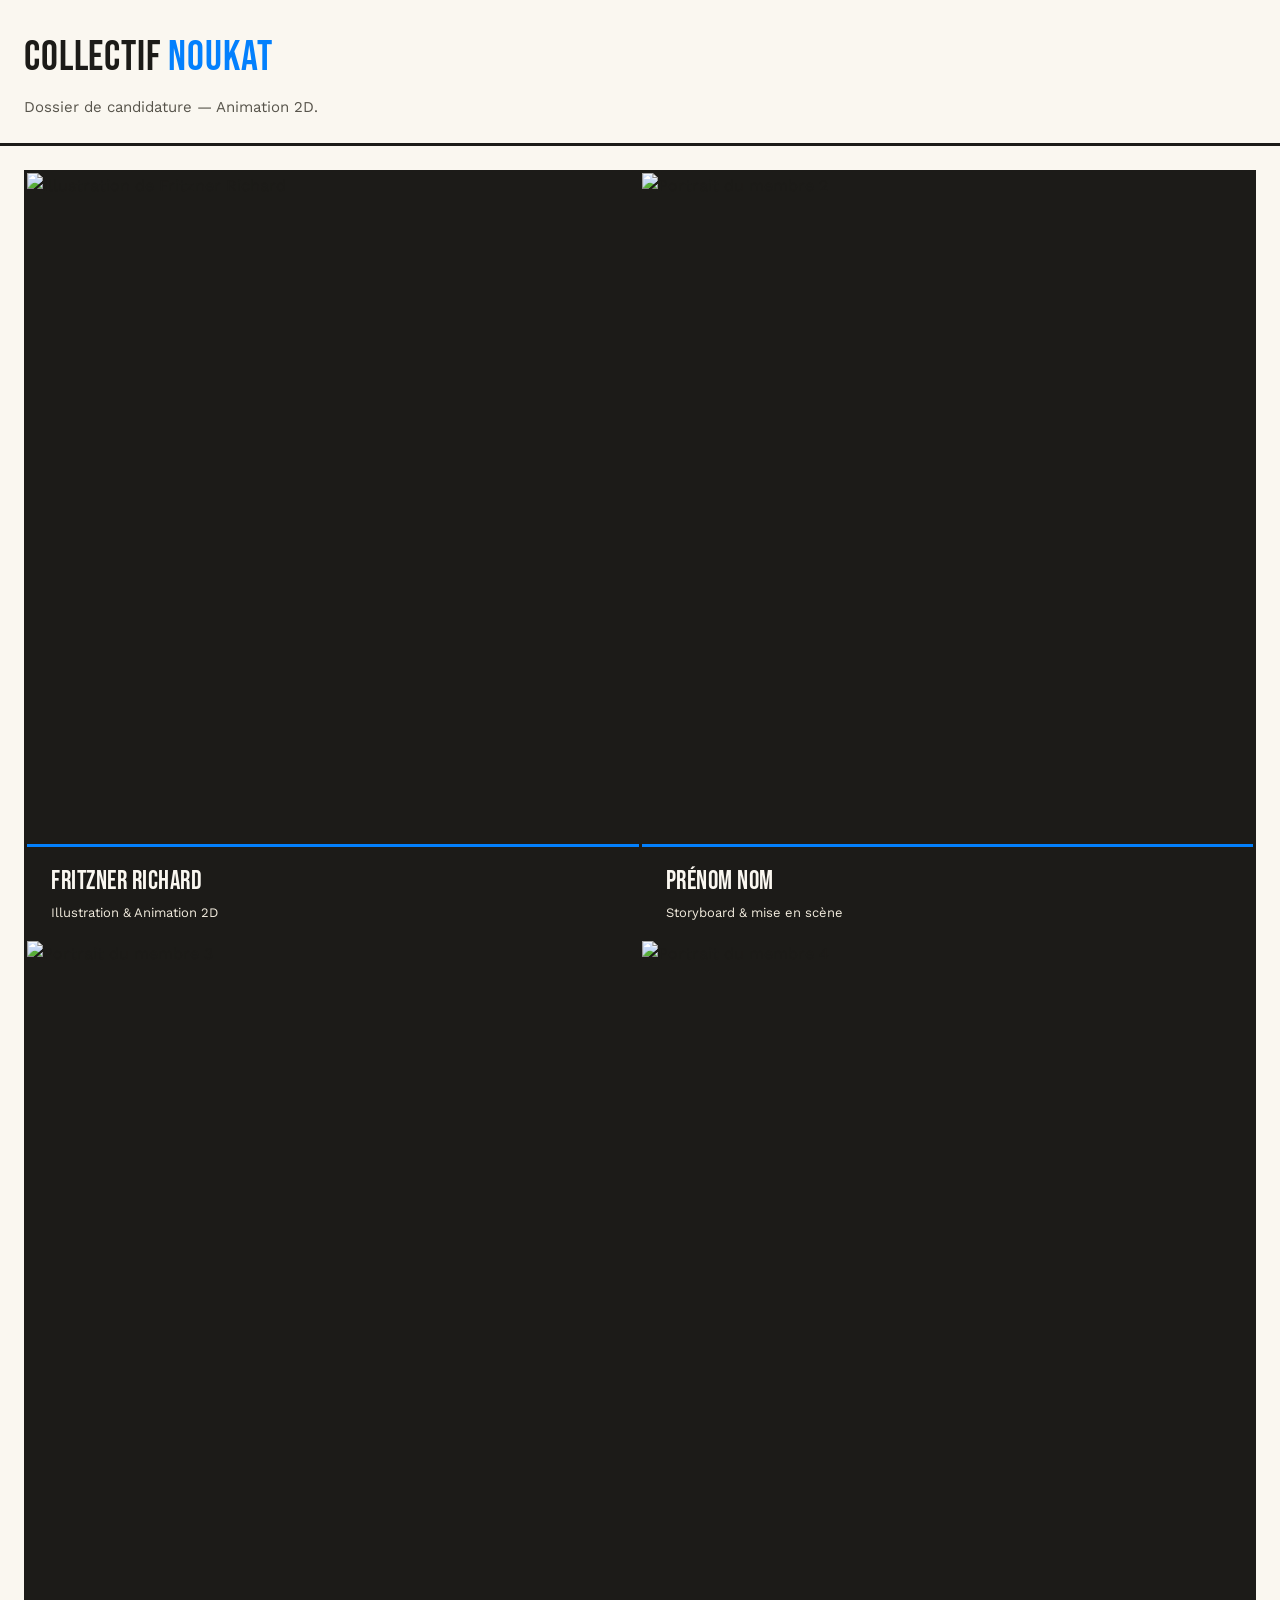
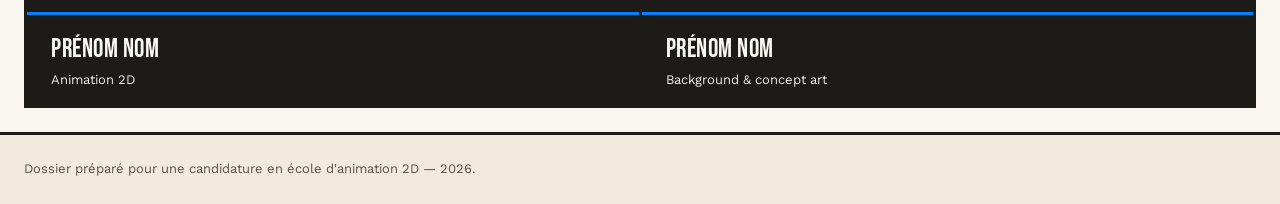
==== index.html @ a0f4125f "Add files via upload" ====
<!DOCTYPE html>
<html lang="fr">
<head>
  <meta charset="UTF-8">
  <meta name="viewport" content="width=device-width, initial-scale=1.0">
  <title>Collectif Noukat — Dossier de candidature</title>
  <link rel="preconnect" href="https://fonts.googleapis.com">
  <link href="https://fonts.googleapis.com/css2?family=Bebas+Neue&family=Work+Sans:wght@400;600&display=swap" rel="stylesheet">
  <link rel="stylesheet" href="css/style.css">
</head>
<body>

  <!-- ======================================================
       EN-TÊTE
       MODIFIE ICI : le nom de votre collectif / projet et
       la phrase d'intro (ex : nom de l'école visée).
       ====================================================== -->
  <header class="site-header">
    <p class="brand">Collectif <span>Noukat</span></p>
    <p class="tagline">
      Dossier de candidature — Animation 2D.
    </p>
  </header>

  <!-- ======================================================
       GRILLE DES 4 MEMBRES
       MODIFIE ICI pour chaque carte :
       - le chemin de l'image (images/team/...)
       - le nom
       - le rôle / spécialité
       - le lien vers la page de profil (href)
       ====================================================== -->
  <main>
    <div class="team-grid">

      <a class="team-card" href="equipe-1.html">
        <img src="/images/my-illustration/illustration_1_generation.webp" alt="Illustration de Fritzner Richard">
        <div class="caption">
          <p class="name">Fritzner Richard</p>
          <p class="role">Illustration &amp; Animation 2D</p>
        </div>
      </a>

      <a class="team-card" href="equipe-2.html">
        <img src="images/team/membre-2.jpg" alt="Portrait du membre 2">
        <div class="caption">
          <p class="name">Prénom Nom</p>
          <p class="role">Storyboard &amp; mise en scène</p>
        </div>
      </a>

      <a class="team-card" href="equipe-3.html">
        <img src="images/team/membre-3.jpg" alt="Portrait du membre 3">
        <div class="caption">
          <p class="name">Prénom Nom</p>
          <p class="role">Animation 2D</p>
        </div>
      </a>

      <a class="team-card" href="equipe-4.html">
        <img src="images/team/membre-4.jpg" alt="Portrait du membre 4">
        <div class="caption">
          <p class="name">Prénom Nom</p>
          <p class="role">Background &amp; concept art</p>
        </div>
      </a>

    </div>
  </main>

  <footer class="site-footer">
    <p>Dossier préparé pour une candidature en école d'animation 2D — 2026.</p>
  </footer>

</body>
</html>
---- css/style.css ----
/* =========================================================
   DESIGN TOKENS
   Toutes les couleurs et polices du site sont définies ici,
   une seule fois. Si tu veux changer une couleur, tu la
   changes ici et elle change partout sur le site.
   ========================================================= */
:root {
  --paper: #faf7f0;      /* fond principal, couleur "papier" */
  --paper-soft: #f1ebdd; /* fond légèrement plus foncé (footer, cartes) */
  --ink: #1c1b18;        /* texte principal, presque noir */
  --ink-soft: #57544b;   /* texte secondaire, gris chaud */
  --accent: #0380fd;     /* rouge encre, LA seule couleur vive du site */
  --line: #1c1b18;       /* bordures "trait d'encrage" */

  --font-display: "Bebas Neue", "Archivo Black", sans-serif;
  --font-body: "Work Sans", -apple-system, sans-serif;

  --gutter: clamp(1.2rem, 3vw, 2.4rem); /* espace qui s'adapte à l'écran */
}

/* =========================================================
   RESET DE BASE
   ========================================================= */
* {
  margin: 0;
  padding: 0;
  box-sizing: border-box;
}

html {
  font-size: 62.5%; /* 1rem = 10px, plus facile à calculer */
}

body {
  background: var(--paper);
  color: var(--ink);
  font-family: var(--font-body);
  font-size: 1.6rem;
  line-height: 1.6;
}

a {
  color: inherit;
  text-decoration: none;
}

img {
  display: block;
  max-width: 100%;
  height: auto;
}

/* =========================================================
   EN-TÊTE
   ========================================================= */
.site-header {
  padding: var(--gutter);
  border-bottom: 3px solid var(--line);
}

.site-header .brand {
  font-family: var(--font-display);
  font-size: clamp(2.6rem, 6vw, 4.2rem);
  letter-spacing: 0.02em;
}

.site-header .brand span {
  color: var(--accent);
}

.site-header .tagline {
  color: var(--ink-soft);
  font-size: 1.5rem;
  max-width: 60ch;
  margin-top: 0.4rem;
}

/* =========================================================
   PAGE D'ACCUEIL — grille "planche de BD" avec les 4 membres
   ========================================================= */
.team-grid {
  display: grid;
  grid-template-columns: repeat(2, 1fr);
  gap: 3px; /* le gap fin + le fond noir dessous créent l'effet "gouttière d'encrage" */
  background: var(--line);
  border: 3px solid var(--line);
  margin: var(--gutter);
}

.team-card {
  position: relative;
  aspect-ratio: 4 / 5;
  overflow: hidden;
  background: var(--ink);
}

.team-card img {
  width: 100%;
  height: 100%;
  object-fit: cover;
  transition: transform 0.4s ease;
}

.team-card:hover img {
  transform: scale(1.05);
}

.team-card .caption {
  position: absolute;
  left: 0;
  right: 0;
  bottom: 0;
  background: var(--ink);
  color: var(--paper);
  padding: 1.4rem var(--gutter);
  border-top: 3px solid var(--accent);
}

.team-card .caption .name {
  font-family: var(--font-display);
  font-size: clamp(1.8rem, 3vw, 2.6rem);
  letter-spacing: 0.02em;
}

.team-card .caption .role {
  color: var(--paper-soft);
  font-size: 1.3rem;
}

/* =========================================================
   PAGE PROFIL — bio + galerie de travaux
   ========================================================= */
.back-link {
  display: inline-block;
  margin: var(--gutter);
  font-size: 1.4rem;
  color: var(--ink-soft);
  border-bottom: 1px solid var(--ink-soft);
}

.back-link:hover {
  color: var(--accent);
  border-color: var(--accent);
}

.profile-hero {
  display: grid;
  grid-template-columns: 0.5fr;
  gap: var(--gutter);
  padding: 0 var(--gutter) var(--gutter);
  border-bottom: 3px solid var(--line);
}

.profile-hero .portrait {
  aspect-ratio: 1 / 1;
  border: 3px solid var(--line);
  overflow: hidden;
}

.profile-hero .portrait img {
  width: 100%;
  height: 100%;
  object-fit: cover;
}

.profile-hero .intro h1 {
  font-family: var(--font-display);
  font-size: clamp(3rem, 7vw, 5.4rem);
  line-height: 0.95;
}

.profile-hero .intro .role {
  color: var(--accent);
  font-size: 1.6rem;
  margin: 0.6rem 0 1.6rem;
}

.profile-hero .intro p {
  max-width: 62ch;
  color: var(--ink-soft);
}

.profile-hero .intro p + p {
  margin-top: 1rem;
}

.skills {
  display: flex;
  flex-wrap: wrap;
  gap: 0.8rem;
  margin-top: 1.6rem;
}

.skills li {
  list-style: none;
  border: 1px solid var(--ink);
  padding: 0.4rem 1rem;
  font-size: 1.3rem;
}

.work-gallery {
  padding: var(--gutter);
}

.work-gallery h2 {
  font-family: var(--font-display);
  font-size: clamp(2rem, 4vw, 2.8rem);
  margin-bottom: 1.6rem;
}

.work-grid {
  display: grid;
  grid-template-columns: repeat(3, 1fr);
  gap: var(--gutter);
}

.work-grid figure {
  border: 2px solid var(--line);
}

.work-grid figcaption {
  padding: 0.8rem 1rem;
  font-size: 1.3rem;
  color: var(--ink-soft);
  border-top: 2px solid var(--line);
}

/* =========================================================
   PIED DE PAGE
   ========================================================= */
.site-footer {
  padding: var(--gutter);
  background: var(--paper-soft);
  border-top: 3px solid var(--line);
  font-size: 1.3rem;
  color: var(--ink-soft);
}

/* =========================================================
   RESPONSIVE — c'est ici que le site s'adapte au mobile
   ========================================================= */

/* Tablette : la galerie de travaux passe à 2 colonnes */
@media (max-width: 900px) {
  .work-grid {
    grid-template-columns: repeat(2, 1fr);
  }

  .profile-hero {
    grid-template-columns: 220px 1fr;
    align-items: start;
  }
}

/* Mobile : tout passe en une seule colonne */
@media (max-width: 640px) {
  .team-grid {
    grid-template-columns: 1fr; /* la grille 2x2 devient 1 colonne */
  }

  .team-card {
    aspect-ratio: 4 / 3;
  }

  .profile-hero {
    grid-template-columns: 1fr;
  }

  .work-grid {
    grid-template-columns: 1fr;
  }
}
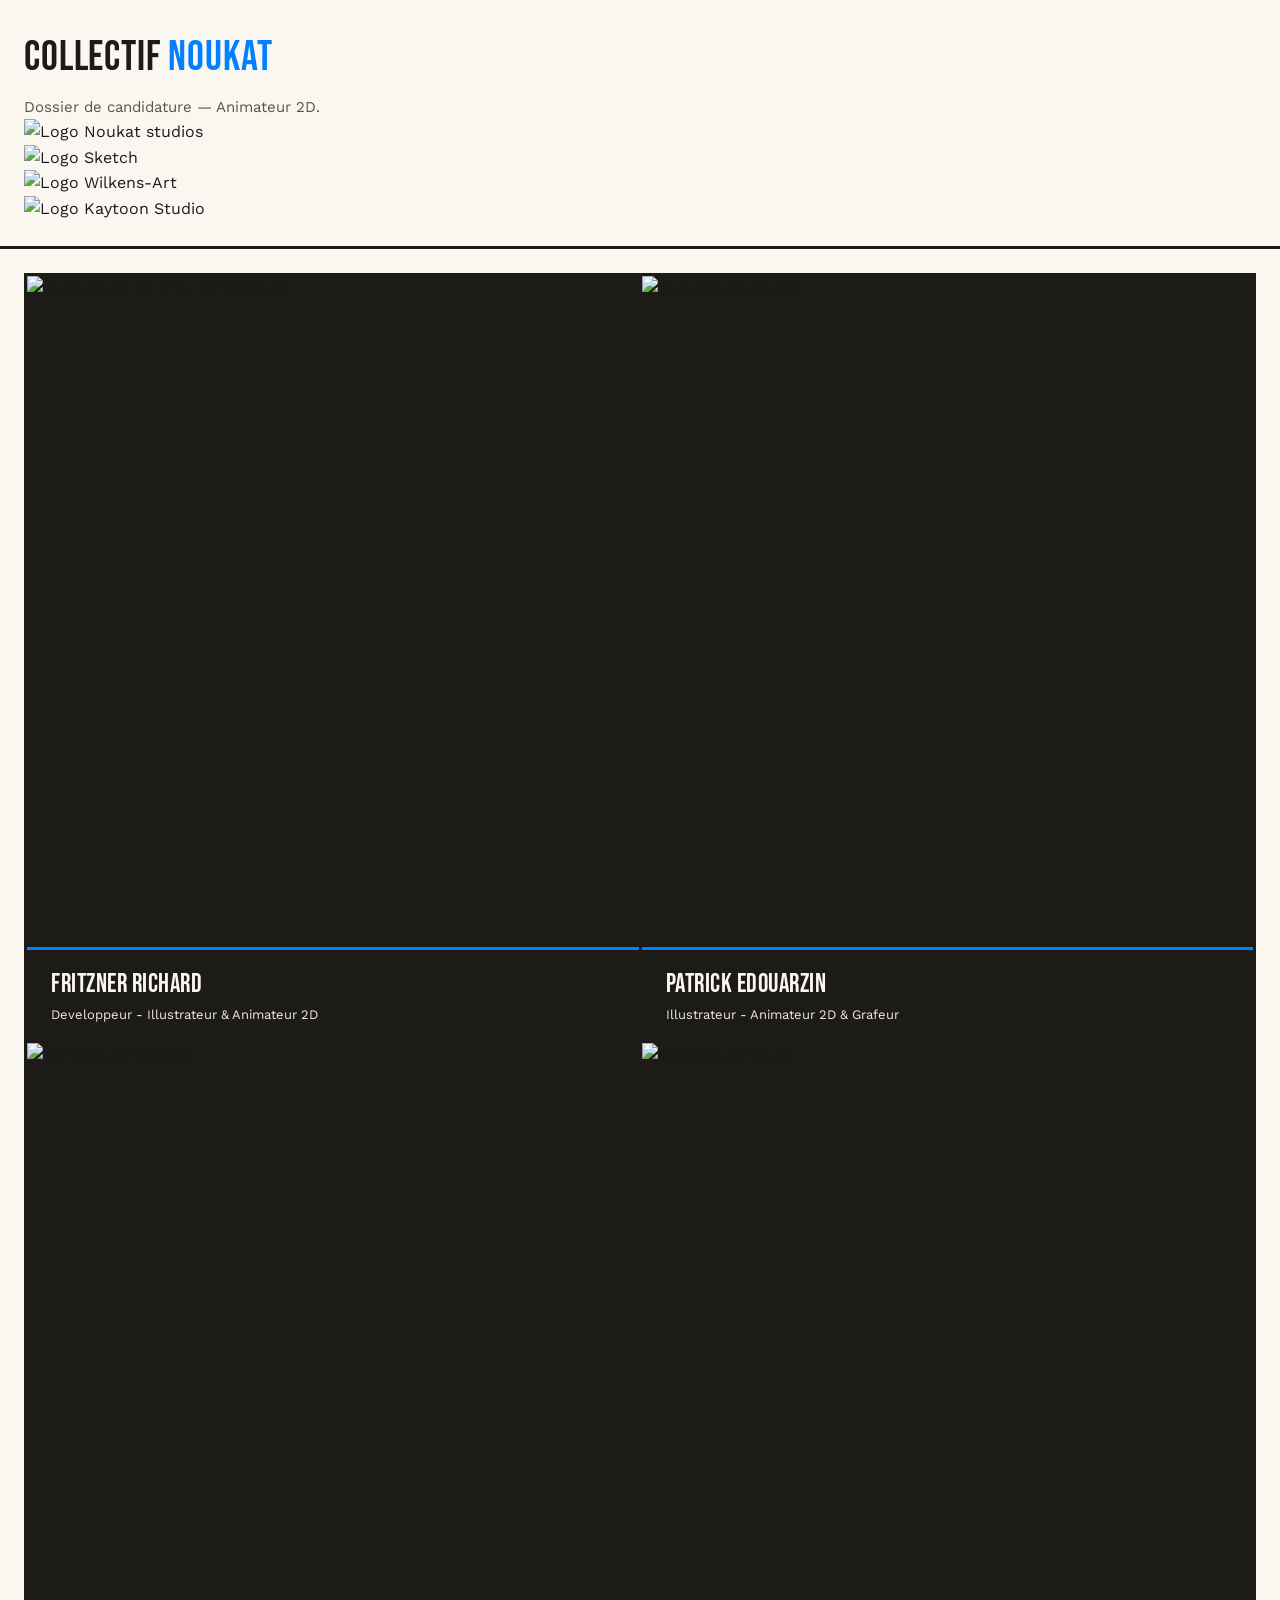
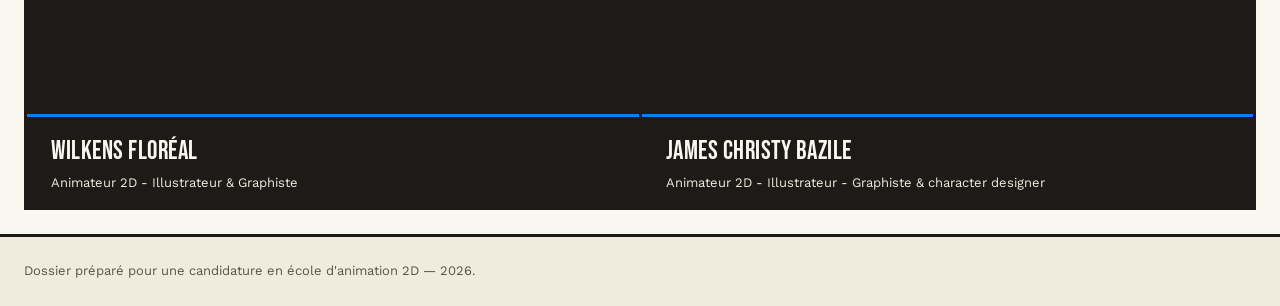
==== commit 7fcb7407: "Update index.html" ====
--- a/index.html
+++ b/index.html
@@ -15,12 +15,27 @@
        MODIFIE ICI : le nom de votre collectif / projet et
        la phrase d'intro (ex : nom de l'école visée).
        ====================================================== -->
-  <header class="site-header">
-    <p class="brand">Collectif <span>Noukat</span></p>
-    <p class="tagline">
-      Dossier de candidature — Animation 2D.
-    </p>
-  </header>
+       <header class="site-header">
+        <div class="brand-block">
+          <p class="brand">Collectif <span>Noukat</span></p>
+          <p class="tagline">Dossier de candidature — Animateur 2D.</p>
+        </div>
+      
+        <nav class="logo-nav-right">
+          <a href="equipe-1.html">
+            <img src="images/logo/Masque visionnaire Noukat studios-01.svg" alt="Logo Noukat studios">
+          </a>
+          <a href="equipe-2.html">
+            <img src="images/logo/SKETCH LOGO OFFICIEL copy.png" alt="Logo Sketch">
+          </a>
+          <a href="equipe-3.html">
+            <img src="images/logo/logo-W copy.png" alt="Logo Wilkens-Art">
+          </a>
+          <a href="equipe-4.html">
+            <img src="images/logo/03 - Vertical Black.png" alt="Logo Kaytoon Studio">
+          </a>
+        </nav>
+      </header>
 
   <!-- ======================================================
        GRILLE DES 4 MEMBRES
@@ -34,34 +49,34 @@
     <div class="team-grid">
 
       <a class="team-card" href="equipe-1.html">
-        <img src="/images/my-illustration/illustration_1_generation.webp" alt="Illustration de Fritzner Richard">
+        <img src="images/me.webp" alt="Illustration de Fritzner Richard">
         <div class="caption">
           <p class="name">Fritzner Richard</p>
-          <p class="role">Illustration &amp; Animation 2D</p>
+          <p class="role">Developpeur - Illustrateur &amp; Animateur 2D</p>
         </div>
       </a>
 
       <a class="team-card" href="equipe-2.html">
-        <img src="images/team/membre-2.jpg" alt="Portrait du membre 2">
+        <img src="images/patrick.webp" alt="Portrait de patrick">
         <div class="caption">
-          <p class="name">Prénom Nom</p>
-          <p class="role">Storyboard &amp; mise en scène</p>
+          <p class="name">patrick Edouarzin</p>
+          <p class="role">Illustrateur - Animateur 2D &amp; Grafeur</p>
         </div>
       </a>
 
       <a class="team-card" href="equipe-3.html">
-        <img src="images/team/membre-3.jpg" alt="Portrait du membre 3">
+        <img src="images/Wilkens.webp" alt="Portrait de Wilkens">
         <div class="caption">
-          <p class="name">Prénom Nom</p>
-          <p class="role">Animation 2D</p>
+          <p class="name">Wilkens Floréal</p>
+          <p class="role">Animateur 2D - Illustrateur &amp; Graphiste</p>
         </div>
       </a>
 
       <a class="team-card" href="equipe-4.html">
-        <img src="images/team/membre-4.jpg" alt="Portrait du membre 4">
+        <img src="images/Bazile.webp" alt="Portrait de Bazile">
         <div class="caption">
-          <p class="name">Prénom Nom</p>
-          <p class="role">Background &amp; concept art</p>
+          <p class="name">James Christy Bazile</p>
+          <p class="role">Animateur 2D - Illustrateur - Graphiste &amp; character designer</p>
         </div>
       </a>
 
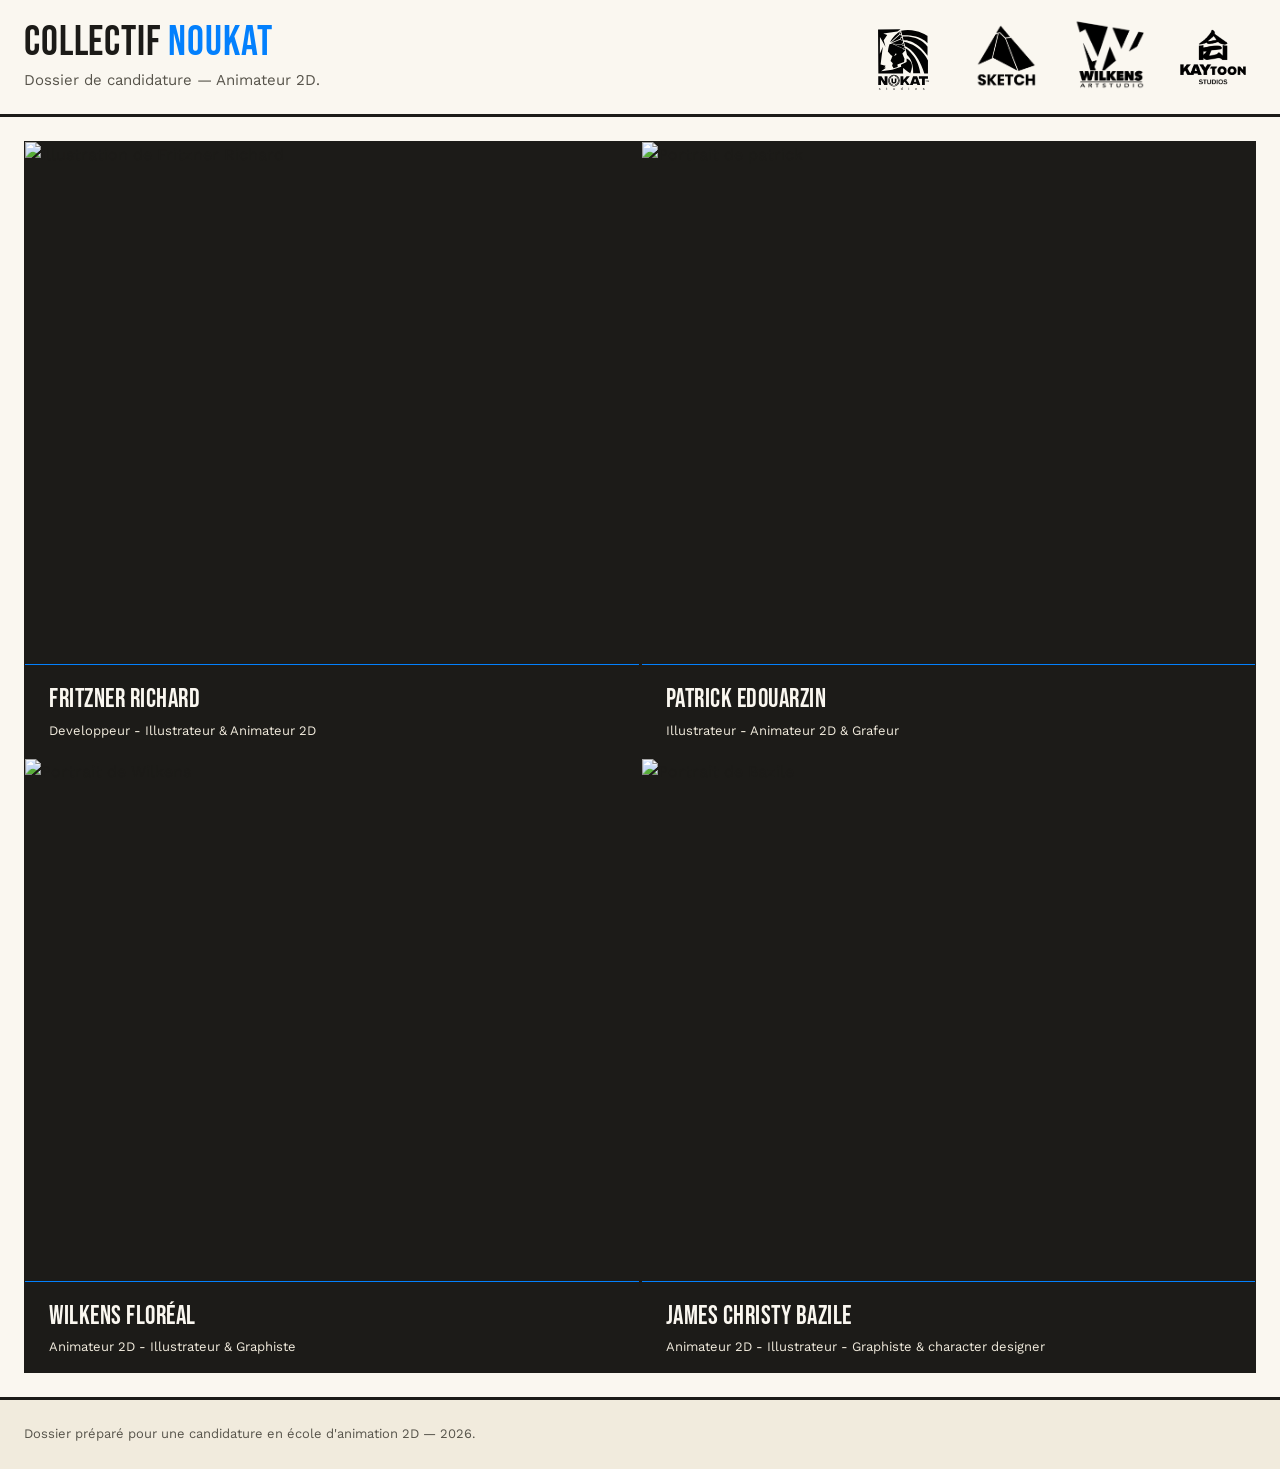
==== commit df76ac00: "Update index.html" ====
--- a/index.html
+++ b/index.html
@@ -23,16 +23,16 @@
       
         <nav class="logo-nav-right">
           <a href="equipe-1.html">
-            <img src="images/logo/Masque visionnaire Noukat studios-01.svg" alt="Logo Noukat studios">
+            <img src="logo/Masque visionnaire Noukat studios-01.svg" alt="Logo Noukat studios">
           </a>
           <a href="equipe-2.html">
-            <img src="images/logo/SKETCH LOGO OFFICIEL copy.png" alt="Logo Sketch">
+            <img src="logo/SKETCH LOGO OFFICIEL copy.png" alt="Logo Sketch">
           </a>
           <a href="equipe-3.html">
-            <img src="images/logo/logo-W copy.png" alt="Logo Wilkens-Art">
+            <img src="logo/logo-W copy.png" alt="Logo Wilkens-Art">
           </a>
           <a href="equipe-4.html">
-            <img src="images/logo/03 - Vertical Black.png" alt="Logo Kaytoon Studio">
+            <img src="logo/03 - Vertical Black.png" alt="Logo Kaytoon Studio">
           </a>
         </nav>
       </header>
--- a/css/style.css
+++ b/css/style.css
@@ -12,7 +12,7 @@
   --accent: #0380fd;     /* rouge encre, LA seule couleur vive du site */
   --line: #1c1b18;       /* bordures "trait d'encrage" */
 
-  --font-display: "Bebas Neue", "Archivo Black", sans-serif;
+  --font-display: "Bebas Neue", "Montserrat", sans-serif;
   --font-body: "Work Sans", -apple-system, sans-serif;
 
   --gutter: clamp(1.2rem, 3vw, 2.4rem); /* espace qui s'adapte à l'écran */
@@ -53,26 +53,50 @@
 /* =========================================================
    EN-TÊTE
    ========================================================= */
-.site-header {
-  padding: var(--gutter);
-  border-bottom: 3px solid var(--line);
-}
-
-.site-header .brand {
-  font-family: var(--font-display);
-  font-size: clamp(2.6rem, 6vw, 4.2rem);
-  letter-spacing: 0.02em;
-}
-
-.site-header .brand span {
-  color: var(--accent);
-}
-
-.site-header .tagline {
-  color: var(--ink-soft);
-  font-size: 1.5rem;
-  max-width: 60ch;
-  margin-top: 0.4rem;
+
+
+   .site-header {
+    display: flex;
+    justify-content: space-between; /* brand à gauche, logos poussés tout à droite */
+    align-items: center;
+    gap: var(--gutter);
+    padding: 1.4rem var(--gutter);
+    border-bottom: 3px solid var(--line);
+  }
+  
+  .site-header .brand {
+    font-family: var(--font-display);
+    font-size: clamp(2.6rem, 6vw, 4.2rem);
+    letter-spacing: 0.02em;
+    line-height: 1;
+  }
+  
+  .site-header .brand span {
+    color: var(--accent);
+  }
+  
+  .site-header .tagline {
+    color: var(--ink-soft);
+    font-size: 1.5rem;
+    max-width: 60ch;
+    margin-top: 0.4rem;
+  }
+  
+  .logo-nav-right {
+    display: flex;
+    align-items: center;
+    gap: 1.6rem;
+    flex-shrink: 0; /* empêche les logos de rétrécir si le titre devient long */
+    transition: width 0.3s ease;
+  }
+  
+  .logo-nav-right img {
+    height: 8.6rem;
+    width: auto;
+  }
+
+  .logo-nav-right img:hover {
+    transform: rotate(-5deg);
 }
 
 /* =========================================================
@@ -83,13 +107,13 @@
   grid-template-columns: repeat(2, 1fr);
   gap: 3px; /* le gap fin + le fond noir dessous créent l'effet "gouttière d'encrage" */
   background: var(--line);
-  border: 3px solid var(--line);
+  border: 1px solid var(--line);
   margin: var(--gutter);
 }
 
 .team-card {
   position: relative;
-  aspect-ratio: 4 / 5;
+  aspect-ratio: 4 / 4;
   overflow: hidden;
   background: var(--ink);
 }
@@ -113,7 +137,7 @@
   background: var(--ink);
   color: var(--paper);
   padding: 1.4rem var(--gutter);
-  border-top: 3px solid var(--accent);
+  border-top: 1px solid var(--accent);
 }
 
 .team-card .caption .name {
@@ -145,15 +169,15 @@
 
 .profile-hero {
   display: grid;
-  grid-template-columns: 0.5fr;
+  grid-template-columns: repeat(2, 1fr);
   gap: var(--gutter);
   padding: 0 var(--gutter) var(--gutter);
-  border-bottom: 3px solid var(--line);
+  border-bottom: 1px solid var(--line);
 }
 
 .profile-hero .portrait {
   aspect-ratio: 1 / 1;
-  border: 3px solid var(--line);
+  border: 0.2px solid var(--line);
   overflow: hidden;
 }
 
@@ -170,7 +194,7 @@
 }
 
 .profile-hero .intro .role {
-  color: var(--accent);
+  color: red;
   font-size: 1.6rem;
   margin: 0.6rem 0 1.6rem;
 }
@@ -182,6 +206,11 @@
 
 .profile-hero .intro p + p {
   margin-top: 1rem;
+}
+
+.cv-link {
+  color: #0380fd;
+  font-size: large;
 }
 
 .skills {
@@ -193,7 +222,7 @@
 
 .skills li {
   list-style: none;
-  border: 1px solid var(--ink);
+  border: 0.5px solid var(--ink);
   padding: 0.4rem 1rem;
   font-size: 1.3rem;
 }
@@ -210,20 +239,69 @@
 
 .work-grid {
   display: grid;
-  grid-template-columns: repeat(3, 1fr);
+  grid-template-columns: repeat(4, 1fr);
   gap: var(--gutter);
 }
 
 .work-grid figure {
-  border: 2px solid var(--line);
+  border: 0.5px solid var(--line);
+  aspect-ratio: 1 / 1;
 }
 
 .work-grid figcaption {
   padding: 0.8rem 1rem;
   font-size: 1.3rem;
   color: var(--ink-soft);
-  border-top: 2px solid var(--line);
-}
+  border-top: 0.5px solid var(--line);
+}
+
+/* =========================================================
+   GALERIE VIDÉOS — même logique que .work-gallery, pour les
+   démos d'animation (embed YouTube/Vimeo).
+   ========================================================= */
+   .video-gallery {
+    padding: var(--gutter);
+    border-top: 1px solid var(--line);
+  }
+  
+  .video-gallery h2 {
+    font-family: var(--font-display);
+    font-size: clamp(2rem, 4vw, 2.8rem);
+    margin-bottom: 1.6rem;
+  }
+  
+  .video-grid {
+    display: grid;
+    grid-template-columns: repeat(3, 1fr);
+    gap: var(--gutter);
+  }
+  
+  .video-grid figure {
+    border: 0.5px solid var(--line);
+  }
+  
+  /* Le conteneur force le ratio 16/9, quelle que soit la largeur */
+  .video-frame {
+    position: relative;
+    aspect-ratio: 16 / 9;
+    background: var(--ink); /* couleur visible pendant le chargement */
+  }
+  
+  .video-frame iframe,
+  .video-frame video {
+    position: absolute;
+    inset: 0; /* raccourci pour top:0; right:0; bottom:0; left:0; */
+    width: 100%;
+    height: 100%;
+    border: 0;
+  }
+  
+  .video-grid figcaption {
+    padding: 0.8rem 1rem;
+    font-size: 1.3rem;
+    color: var(--ink-soft);
+    border-top: 1px solid var(--line);
+  }
 
 /* =========================================================
    PIED DE PAGE
@@ -241,15 +319,11 @@
    ========================================================= */
 
 /* Tablette : la galerie de travaux passe à 2 colonnes */
-@media (max-width: 900px) {
-  .work-grid {
-    grid-template-columns: repeat(2, 1fr);
-  }
-
-  .profile-hero {
-    grid-template-columns: 220px 1fr;
-    align-items: start;
-  }
+@media (max-width: 640px) {
+  .video-grid {
+    grid-template-columns: 1fr; /* 1 colonne sur mobile */
+  }
+  /* ... tes règles existantes restent en dessous ... */
 }
 
 /* Mobile : tout passe en une seule colonne */
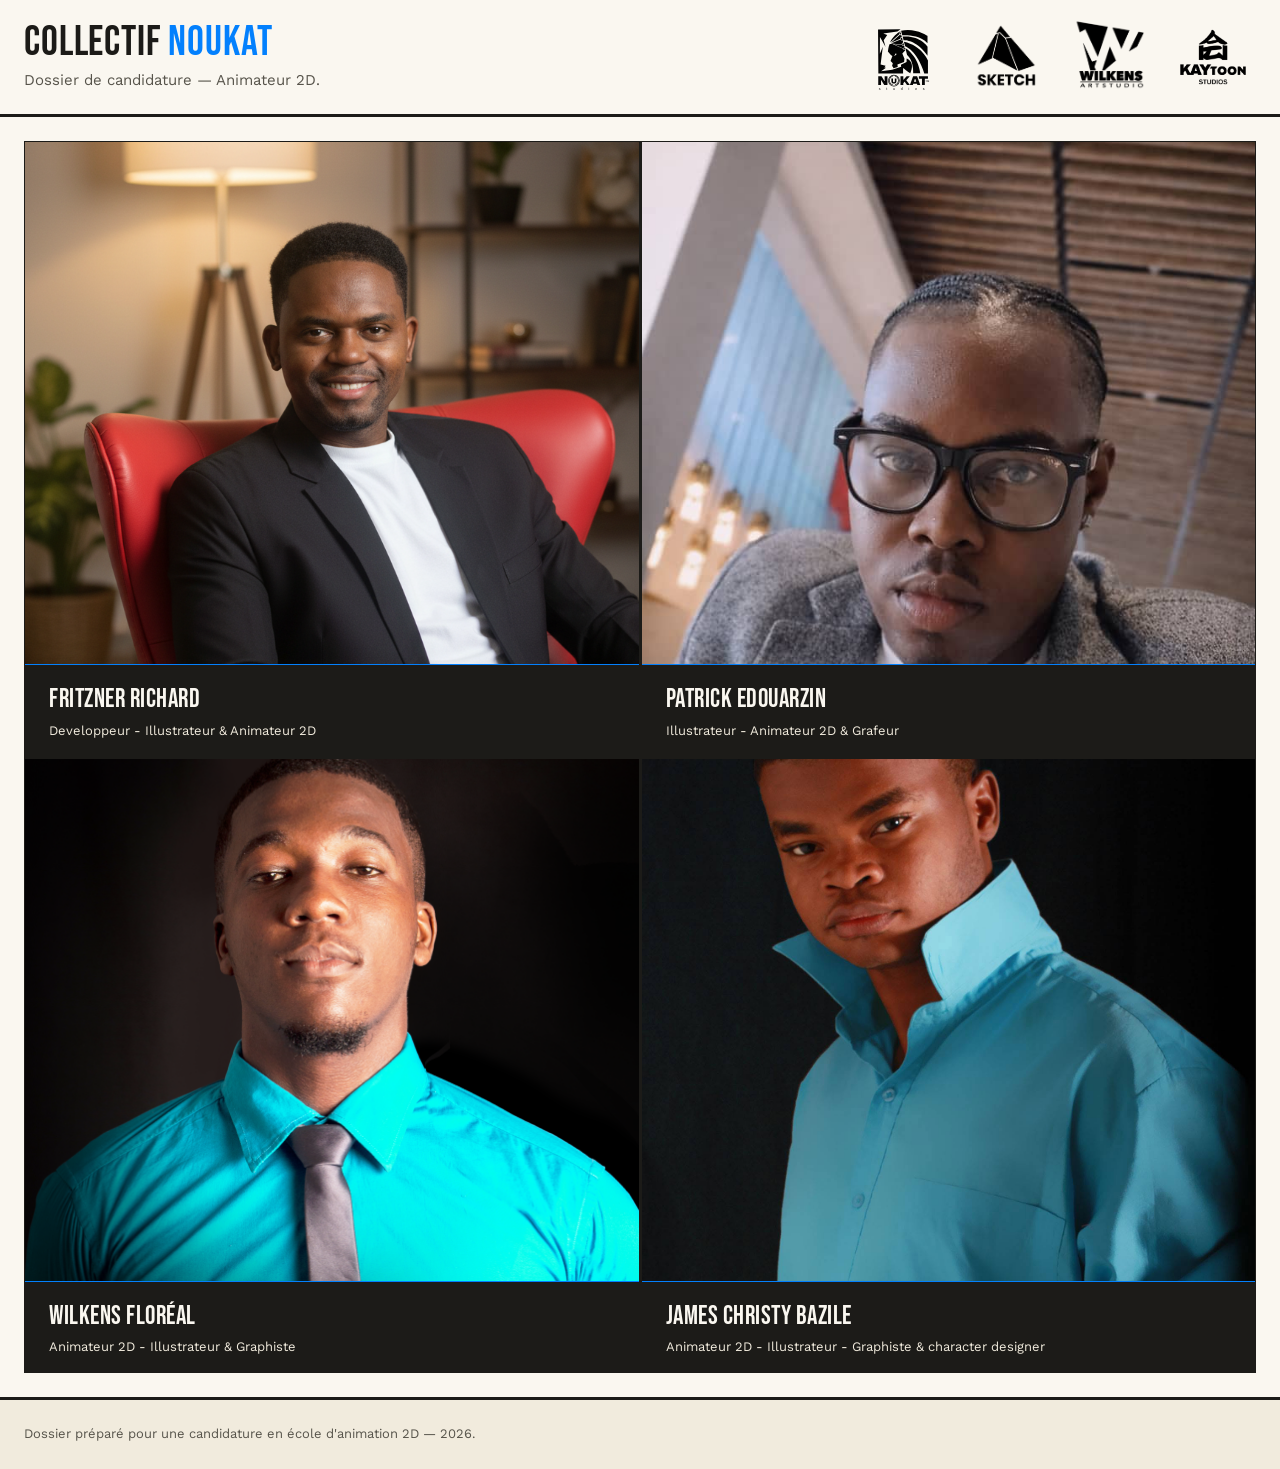
==== commit 15fbfe1f: "Update index.html" ====
--- a/index.html
+++ b/index.html
@@ -49,7 +49,7 @@
     <div class="team-grid">
 
       <a class="team-card" href="equipe-1.html">
-        <img src="images/me.webp" alt="Illustration de Fritzner Richard">
+        <img src="me.webp" alt="Illustration de Fritzner Richard">
         <div class="caption">
           <p class="name">Fritzner Richard</p>
           <p class="role">Developpeur - Illustrateur &amp; Animateur 2D</p>
@@ -57,7 +57,7 @@
       </a>
 
       <a class="team-card" href="equipe-2.html">
-        <img src="images/patrick.webp" alt="Portrait de patrick">
+        <img src="patrick.webp" alt="Portrait de patrick">
         <div class="caption">
           <p class="name">patrick Edouarzin</p>
           <p class="role">Illustrateur - Animateur 2D &amp; Grafeur</p>
@@ -65,7 +65,7 @@
       </a>
 
       <a class="team-card" href="equipe-3.html">
-        <img src="images/Wilkens.webp" alt="Portrait de Wilkens">
+        <img src="Wilkens.webp" alt="Portrait de Wilkens">
         <div class="caption">
           <p class="name">Wilkens Floréal</p>
           <p class="role">Animateur 2D - Illustrateur &amp; Graphiste</p>
@@ -73,7 +73,7 @@
       </a>
 
       <a class="team-card" href="equipe-4.html">
-        <img src="images/Bazile.webp" alt="Portrait de Bazile">
+        <img src="Bazile.webp" alt="Portrait de Bazile">
         <div class="caption">
           <p class="name">James Christy Bazile</p>
           <p class="role">Animateur 2D - Illustrateur - Graphiste &amp; character designer</p>
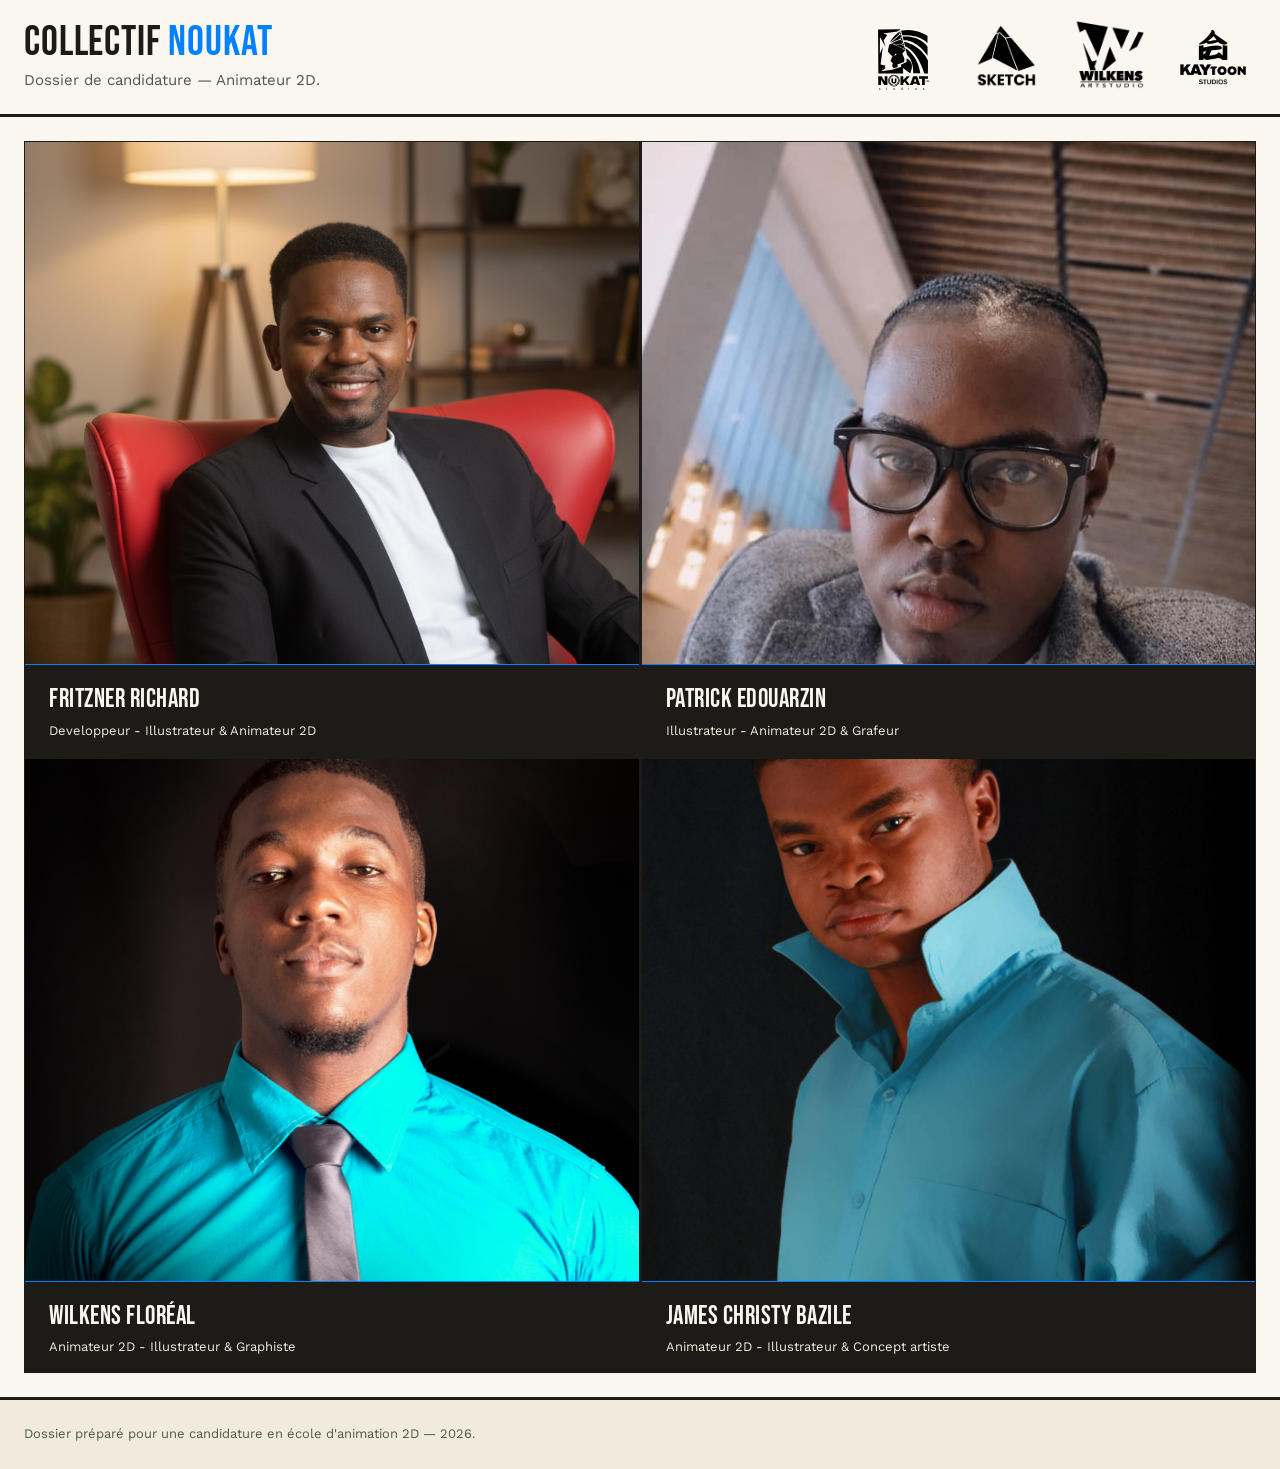
==== commit 91bfc5b8: "Update index.html" ====
--- a/index.html
+++ b/index.html
@@ -76,7 +76,7 @@
         <img src="Bazile.webp" alt="Portrait de Bazile">
         <div class="caption">
           <p class="name">James Christy Bazile</p>
-          <p class="role">Animateur 2D - Illustrateur - Graphiste &amp; character designer</p>
+          <p class="role">Animateur 2D - Illustrateur &amp; Concept artiste</p>
         </div>
       </a>
 
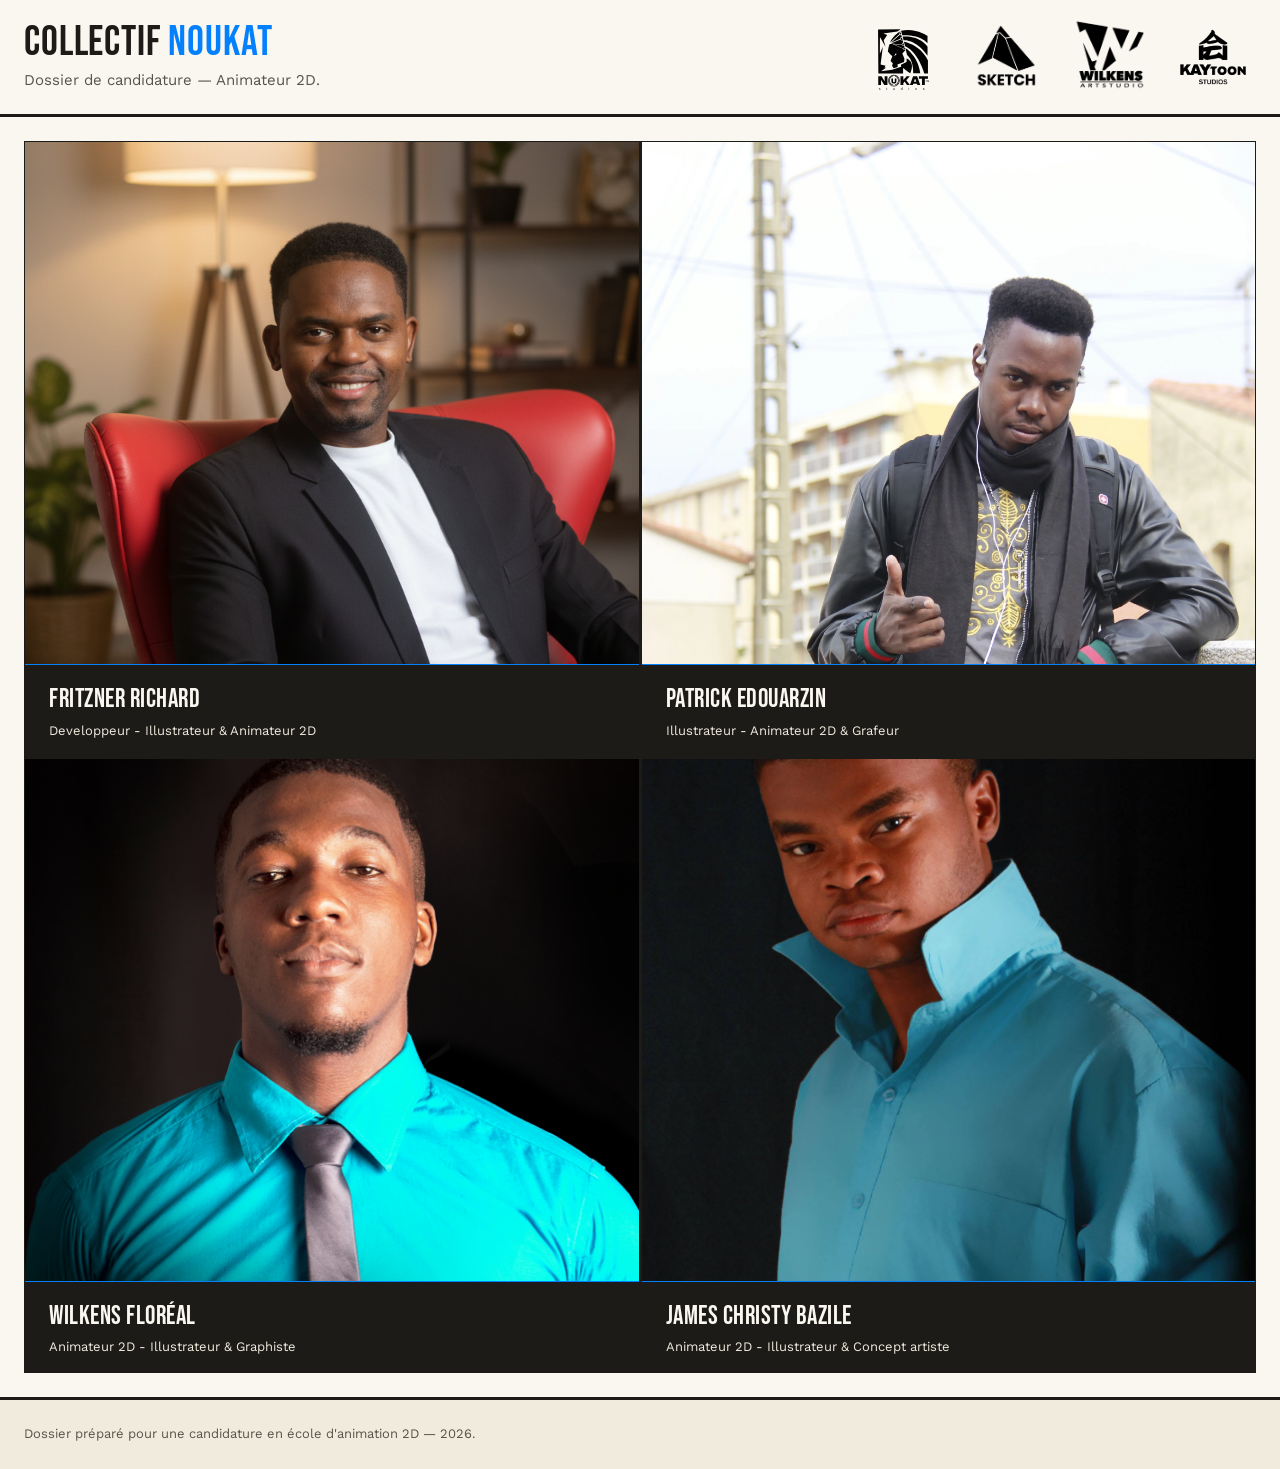
==== commit f0528f29: "Update index.html" ====
--- a/index.html
+++ b/index.html
@@ -57,7 +57,7 @@
       </a>
 
       <a class="team-card" href="equipe-2.html">
-        <img src="patrick.webp" alt="Portrait de patrick">
+        <img src="patrick-b-01.webp" alt="Portrait de patrick">
         <div class="caption">
           <p class="name">patrick Edouarzin</p>
           <p class="role">Illustrateur - Animateur 2D &amp; Grafeur</p>
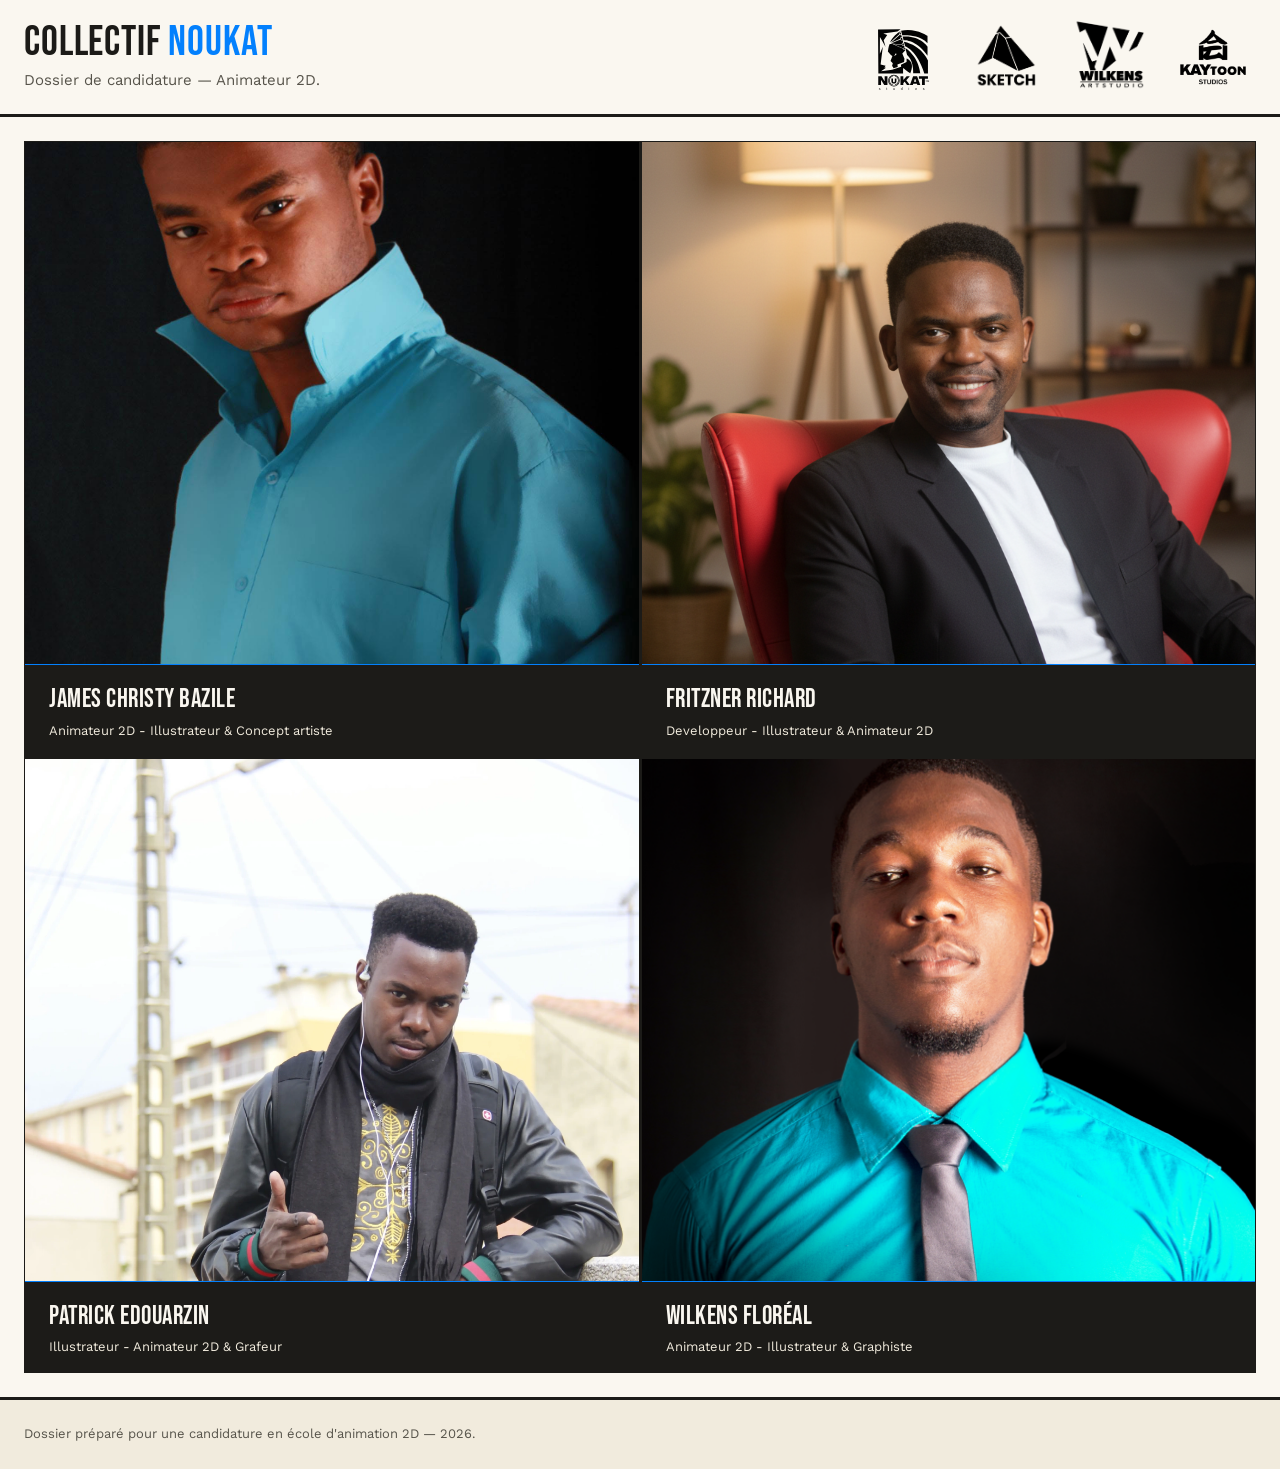
==== commit 609ea0f7: "Update index.html" ====
--- a/index.html
+++ b/index.html
@@ -3,7 +3,7 @@
 <head>
   <meta charset="UTF-8">
   <meta name="viewport" content="width=device-width, initial-scale=1.0">
-  <title>Collectif Noukat — Dossier de candidature</title>
+  <title>Collectif Animateur HT — Dossier de candidature</title>
   <link rel="preconnect" href="https://fonts.googleapis.com">
   <link href="https://fonts.googleapis.com/css2?family=Bebas+Neue&family=Work+Sans:wght@400;600&display=swap" rel="stylesheet">
   <link rel="stylesheet" href="css/style.css">
@@ -48,7 +48,15 @@
   <main>
     <div class="team-grid">
 
-      <a class="team-card" href="equipe-1.html">
+       <a class="team-card" href="equipe-4.html">
+        <img src="Bazile.webp" alt="Portrait de Bazile">
+        <div class="caption">
+          <p class="name">James Christy Bazile</p>
+          <p class="role">Animateur 2D - Illustrateur &amp; Concept artiste</p>
+        </div>
+      </a>
+
+       <a class="team-card" href="equipe-1.html">
         <img src="me.webp" alt="Illustration de Fritzner Richard">
         <div class="caption">
           <p class="name">Fritzner Richard</p>
@@ -72,14 +80,6 @@
         </div>
       </a>
 
-      <a class="team-card" href="equipe-4.html">
-        <img src="Bazile.webp" alt="Portrait de Bazile">
-        <div class="caption">
-          <p class="name">James Christy Bazile</p>
-          <p class="role">Animateur 2D - Illustrateur &amp; Concept artiste</p>
-        </div>
-      </a>
-
     </div>
   </main>
 
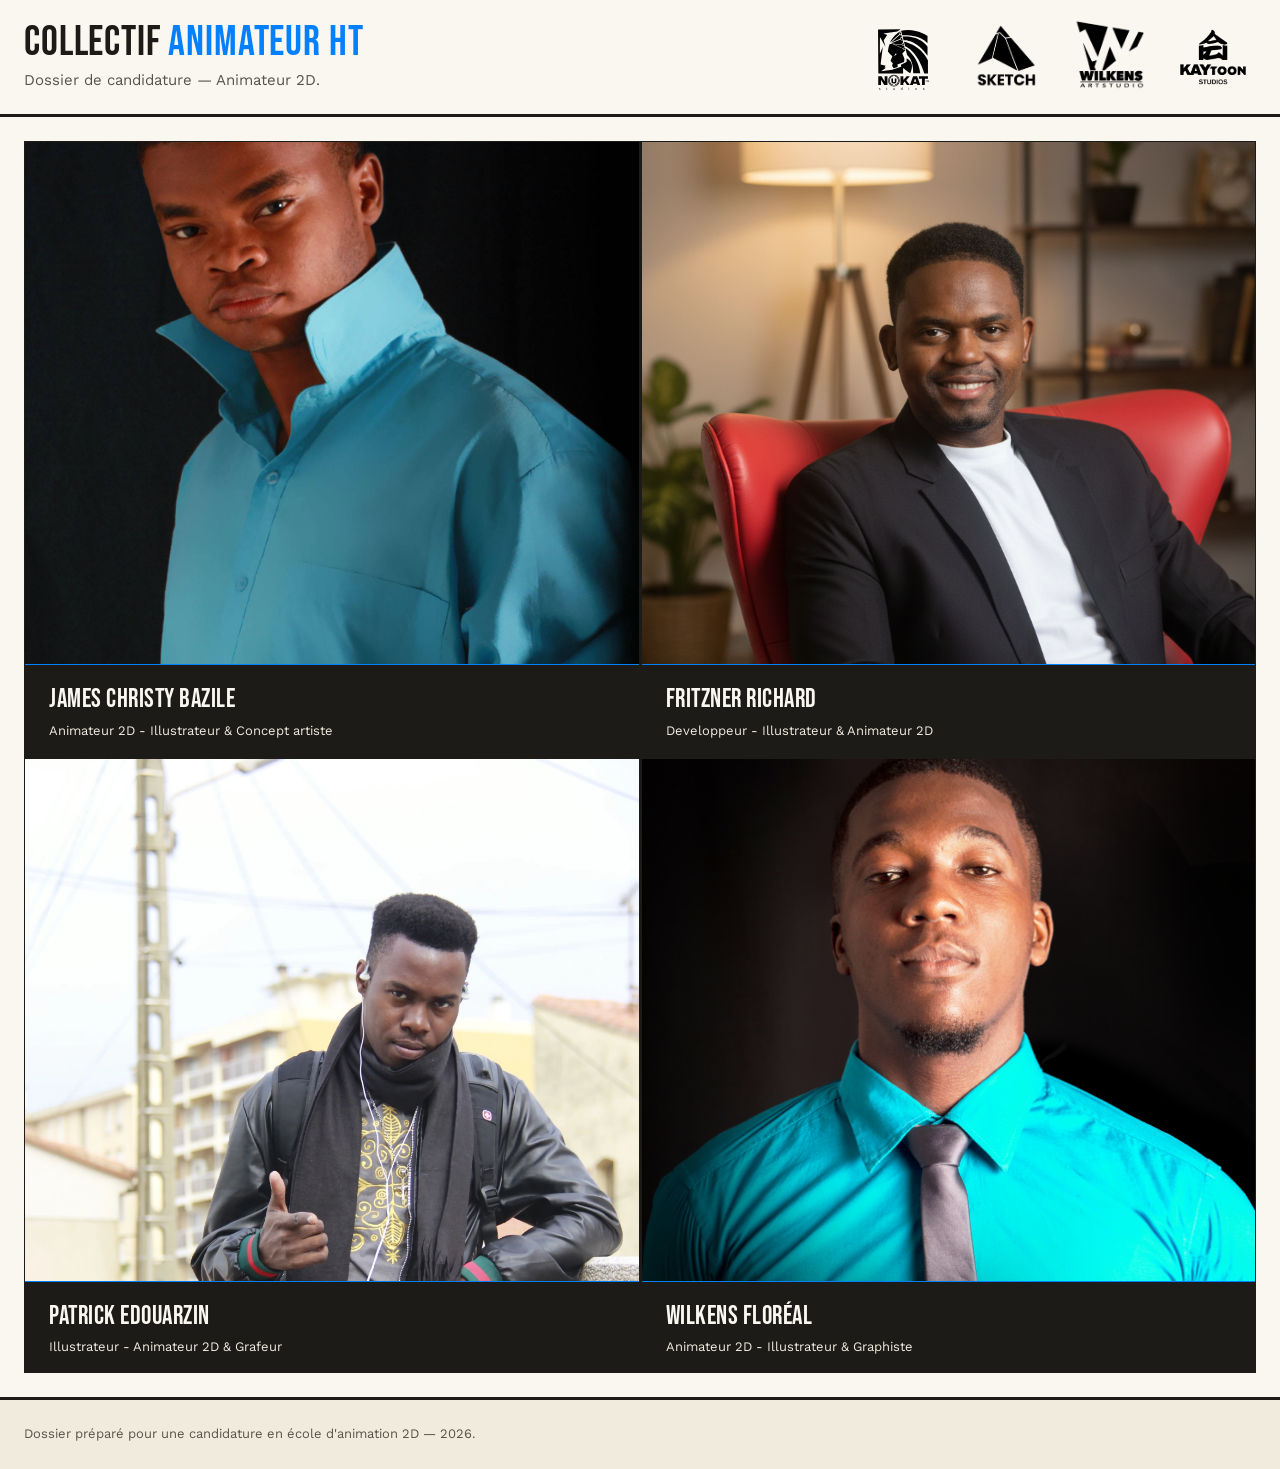
==== commit 3b4e15be: "Update index.html" ====
--- a/index.html
+++ b/index.html
@@ -17,7 +17,7 @@
        ====================================================== -->
        <header class="site-header">
         <div class="brand-block">
-          <p class="brand">Collectif <span>Noukat</span></p>
+          <p class="brand">Collectif <span>Animateur HT</span></p>
           <p class="tagline">Dossier de candidature — Animateur 2D.</p>
         </div>
       
